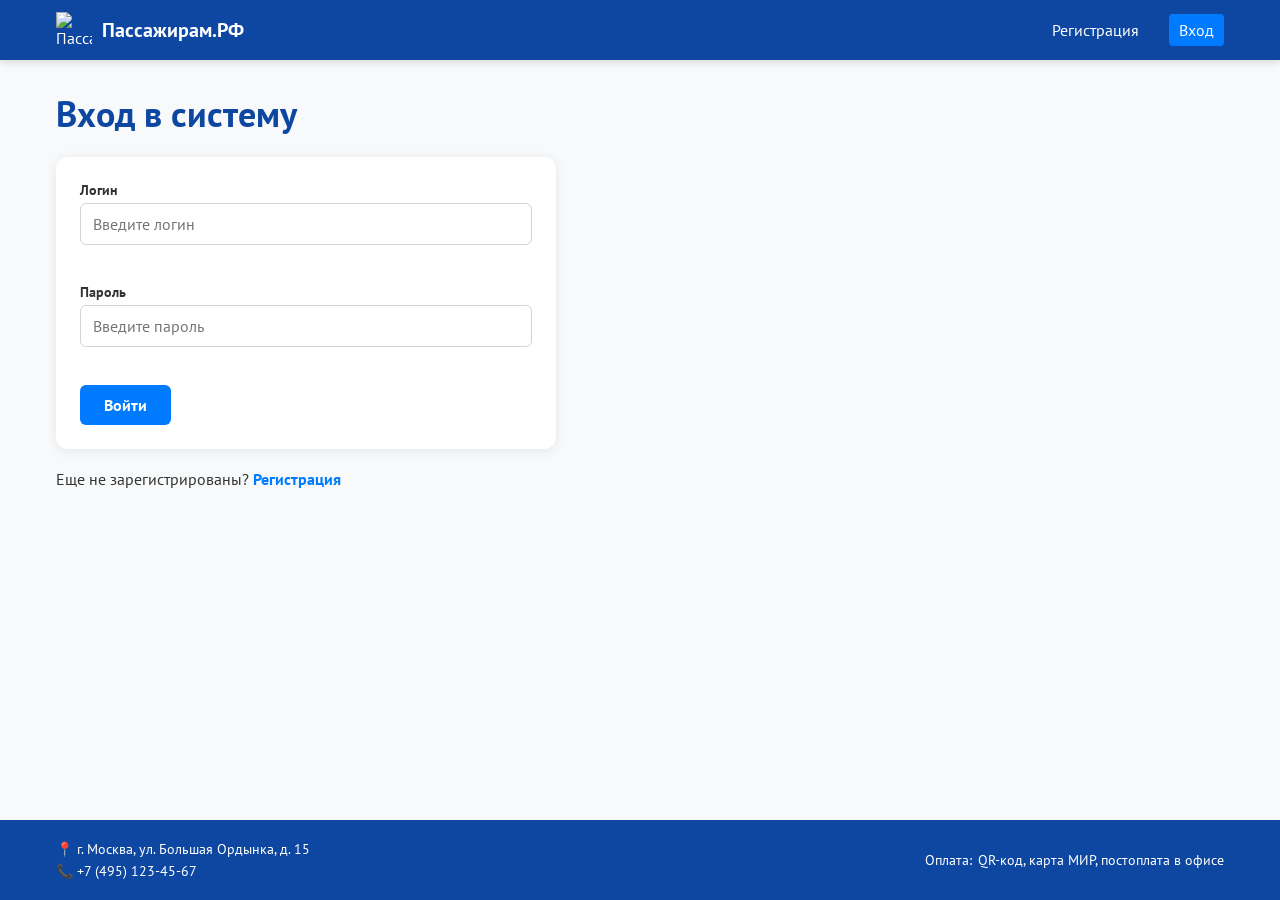
==== васикова ПМ08/assets/admin.html @ 8dede75a "Add files via upload" ====
<!DOCTYPE html>
<html lang="ru">
<head>
    <meta charset="UTF-8">
    <meta name="viewport" content="width=device-width, initial-scale=1.0, maximum-scale=1.0, user-scalable=yes">
    <title>Пассажирам.РФ — Админ-панель</title>
    <link rel="stylesheet" href="css/style.css">
    <link href="https://fonts.googleapis.com/css2?family=PT+Sans:ital,wght@0,400;0,700;1,400;1,700&display=swap" rel="stylesheet">
</head>
<body>
    <header class="header">
        <div class="container">
            <div class="logo">
                <img src="img/logo.svg" alt="Пассажирам.РФ" class="logo-img">
                <span class="logo-text">Пассажирам.РФ</span>
            </div>
            <nav class="nav">
                <a href="admin.html" class="nav-link active">Админ-панель</a>
                <a href="../index.html" class="nav-link" id="adminLogout">Выйти</a>
            </nav>
        </div>
    </header>

    <main class="main">
        <div class="container">
            <section class="admin-panel">
                <h1>Панель управления</h1>
                <div class="admin-controls">
                    <input type="text" id="filterStatus" placeholder="Фильтр по статусу (Новая, Идет обучение, Обучение завершено)">
                    <button class="btn btn-secondary" id="applyFilter">Применить</button>
                    <button class="btn btn-secondary" id="resetFilter">Сбросить</button>
                </div>
                <div id="adminTableContainer">
                    <table class="admin-table">
                        <thead>
                            <tr>
                                <th data-sort="id">ID</th>
                                <th data-sort="userLogin">Пользователь</th>
                                <th data-sort="transport">Транспорт</th>
                                <th data-sort="date">Дата</th>
                                <th data-sort="status">Статус</th>
                                <th>Действие</th>
                            </tr>
                        </thead>
                        <tbody id="adminTableBody">
                            <!-- динамически из JS -->
                        </tbody>
                    </table>
                </div>
                <div class="pagination" id="pagination">
                    <button class="page-btn" data-page="prev">◀</button>
                    <span id="pageInfo">1 / 1</span>
                    <button class="page-btn" data-page="next">▶</button>
                </div>
                <div id="adminNotification" class="admin-notification"></div>
            </section>
        </div>
    </main>

    <footer class="footer">
        <div class="container">
            <div class="footer-contacts">
                <p>📍 г. Москва, ул. Большая Ордынка, д. 15</p>
                <p>📞 +7 (495) 123-45-67</p>
            </div>
            <div class="footer-payment">
                <span>Оплата: </span>
                <span>QR-код, карта МИР, постоплата в офисе</span>
            </div>
        </div>
    </footer>

    <script src="js/main.js"></script>
</body>
</html>
---- васикова ПМ08/assets/css/style.css ----
/* ===== Общие ===== */
* {
    margin: 0;
    padding: 0;
    box-sizing: border-box;
}

body {
    font-family: 'PT Sans', sans-serif;
    background-color: #f8f9fa;
    color: #333;
    display: flex;
    flex-direction: column;
    min-height: 100vh;
}

.container {
    width: 100%;
    max-width: 1200px;
    margin: 0 auto;
    padding: 0 16px;
}

/* ===== Шапка ===== */
.header {
    background: #0d47a1;
    color: #fff;
    padding: 12px 0;
    box-shadow: 0 2px 8px rgba(0,0,0,0.15);
}

.header .container {
    display: flex;
    justify-content: space-between;
    align-items: center;
    flex-wrap: wrap;
}

.logo {
    display: flex;
    align-items: center;
    gap: 10px;
}

.logo-img {
    width: 36px;
    height: 36px;
}

.logo-text {
    font-size: 20px;
    font-weight: 700;
    color: #fff;
}

.nav {
    display: flex;
    gap: 20px;
}

.nav-link {
    color: #fff;
    text-decoration: none;
    font-size: 16px;
    padding: 6px 10px;
    border-radius: 4px;
    transition: background 0.2s;
}

.nav-link:hover,
.nav-link.active {
    background: #007bff;
}

/* ===== Основное ===== */
.main {
    flex: 1;
    padding: 30px 0;
}

h1 {
    font-size: 36px;
    font-weight: 700;
    margin-bottom: 20px;
    color: #0d47a1;
}

h2 {
    font-size: 24px;
    font-weight: 700;
    margin: 24px 0 12px;
    color: #0d47a1;
}

/* ===== Формы ===== */
.form {
    max-width: 500px;
    background: #ffffff;
    padding: 24px;
    border-radius: 12px;
    box-shadow: 0 2px 12px rgba(0,0,0,0.08);
}

.form-group {
    margin-bottom: 16px;
}

.form-group label {
    display: block;
    font-weight: 700;
    font-size: 14px;
    margin-bottom: 4px;
    color: #333;
}

.form-group input,
.form-group select,
.form-group textarea {
    width: 100%;
    padding: 10px 12px;
    border: 1px solid #ced4da;
    border-radius: 6px;
    font-size: 16px;
    font-family: 'PT Sans', sans-serif;
    transition: border 0.2s;
}

.form-group input:focus,
.form-group select:focus,
.form-group textarea:focus {
    border-color: #007bff;
    outline: none;
    box-shadow: 0 0 0 3px rgba(0,123,255,0.2);
}

.error-hint {
    color: #dc3545;
    font-size: 12px;
    font-style: italic;
    display: block;
    margin-top: 4px;
    min-height: 18px;
}

.btn {
    display: inline-block;
    padding: 10px 24px;
    border: none;
    border-radius: 6px;
    font-weight: 700;
    font-size: 16px;
    cursor: pointer;
    transition: background 0.2s, transform 0.1s;
    font-family: 'PT Sans', sans-serif;
}

.btn:active {
    transform: scale(0.97);
}

.btn-primary {
    background: #007bff;
    color: #fff;
}

.btn-primary:hover {
    background: #0056b3;
}

.btn-secondary {
    background: #6c757d;
    color: #fff;
}

.btn-secondary:hover {
    background: #5a6268;
}

.auth-switch {
    margin-top: 20px;
    font-size: 16px;
}

.switch-link {
    color: #007bff;
    text-decoration: none;
    font-weight: 700;
}

.switch-link:hover {
    text-decoration: underline;
}

/* ===== Слайдер ===== */
.slider-container {
    max-width: 100%;
    margin: 20px 0;
    position: relative;
    overflow: hidden;
    border-radius: 12px;
    box-shadow: 0 4px 16px rgba(0,0,0,0.1);
}

.slider {
    position: relative;
    width: 100%;
    aspect-ratio: 16/9;
}

.slides {
    display: flex;
    transition: transform 0.5s ease;
    height: 100%;
}

.slide {
    min-width: 100%;
    height: 100%;
}

.slide img {
    width: 100%;
    height: 100%;
    object-fit: cover;
}

.slider-btn {
    position: absolute;
    top: 50%;
    transform: translateY(-50%);
    background: rgba(0,0,0,0.5);
    color: #fff;
    border: none;
    padding: 8px 14px;
    font-size: 24px;
    cursor: pointer;
    border-radius: 50%;
    z-index: 2;
    transition: background 0.2s;
}

.slider-btn:hover {
    background: rgba(0,0,0,0.8);
}

.slider-btn.prev {
    left: 10px;
}

.slider-btn.next {
    right: 10px;
}

/* ===== Заявки ===== */
.applications-list {
    background: #fff;
    border-radius: 12px;
    padding: 16px;
    box-shadow: 0 2px 8px rgba(0,0,0,0.06);
}

.application-item {
    border-bottom: 1px solid #eee;
    padding: 12px 0;
}

.application-item:last-child {
    border-bottom: none;
}

.application-item .status {
    font-weight: 700;
    padding: 4px 10px;
    border-radius: 20px;
    background: #e9ecef;
    display: inline-block;
    font-size: 14px;
}

.status-new { background: #fff3cd; color: #856404; }
.status-learning { background: #cce5ff; color: #004085; }
.status-done { background: #d4edda; color: #155724; }

.review-status {
    margin-top: 12px;
    font-style: italic;
    color: #28a745;
}

/* ===== Админ-панель ===== */
.admin-controls {
    display: flex;
    flex-wrap: wrap;
    gap: 12px;
    margin-bottom: 20px;
    align-items: center;
}

.admin-controls input {
    flex: 1 1 250px;
    padding: 8px 12px;
    border: 1px solid #ced4da;
    border-radius: 6px;
    font-size: 16px;
}

.admin-table {
    width: 100%;
    border-collapse: collapse;
    background: #fff;
    border-radius: 12px;
    overflow: hidden;
    box-shadow: 0 2px 8px rgba(0,0,0,0.06);
}

.admin-table th {
    background: #0d47a1;
    color: #fff;
    padding: 12px 10px;
    text-align: left;
    cursor: pointer;
    font-weight: 700;
}

.admin-table th:hover {
    background: #007bff;
}

.admin-table td {
    padding: 10px;
    border-bottom: 1px solid #eee;
}

.admin-table tr:last-child td {
    border-bottom: none;
}

.admin-table select {
    padding: 4px 8px;
    border-radius: 4px;
    border: 1px solid #ced4da;
    font-family: 'PT Sans', sans-serif;
}

.pagination {
    display: flex;
    justify-content: center;
    gap: 16px;
    margin: 20px 0;
    align-items: center;
}

.page-btn {
    background: #007bff;
    color: #fff;
    border: none;
    padding: 6px 16px;
    border-radius: 6px;
    cursor: pointer;
    font-size: 16px;
}

.page-btn:hover {
    background: #0056b3;
}

.admin-notification {
    margin-top: 16px;
    padding: 12px;
    background: #d4edda;
    border-radius: 8px;
    color: #155724;
    display: none;
}

.admin-notification.show {
    display: block;
}

/* ===== Футер ===== */
.footer {
    background: #0d47a1;
    color: #fff;
    padding: 16px 0;
    margin-top: 30px;
    font-size: 14px;
}

.footer .container {
    display: flex;
    flex-wrap: wrap;
    justify-content: space-between;
    gap: 12px;
}

.footer-contacts p {
    margin: 4px 0;
}

.footer-payment {
    display: flex;
    gap: 6px;
    align-items: center;
    flex-wrap: wrap;
}

/* ===== Адаптив ===== */
@media (max-width: 600px) {
    .header .container {
        flex-direction: column;
        gap: 10px;
    }
    .nav {
        gap: 12px;
        flex-wrap: wrap;
        justify-content: center;
    }
    h1 {
        font-size: 28px;
    }
    .form {
        padding: 16px;
        max-width: 100%;
    }
    .admin-controls {
        flex-direction: column;
        align-items: stretch;
    }
    .admin-table {
        font-size: 14px;
    }
    .admin-table th, .admin-table td {
        padding: 8px 6px;
    }
    .slider-btn {
        padding: 4px 10px;
        font-size: 18px;
    }
}
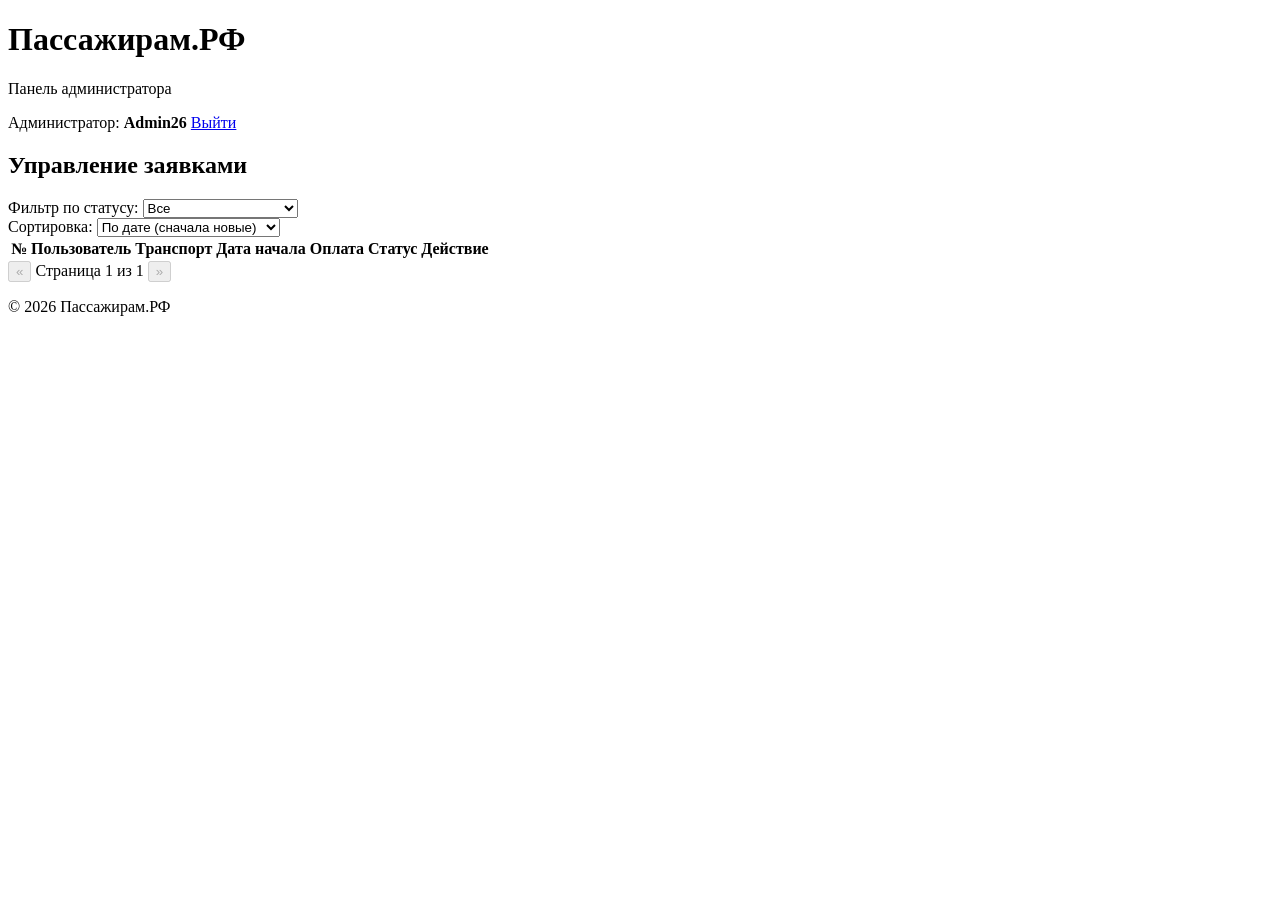
==== commit e2f099e6: "Add files via upload" ====
--- a/васикова ПМ08/assets/admin.html
+++ b/васикова ПМ08/assets/admin.html
@@ -2,74 +2,83 @@
 <html lang="ru">
 <head>
     <meta charset="UTF-8">
-    <meta name="viewport" content="width=device-width, initial-scale=1.0, maximum-scale=1.0, user-scalable=yes">
-    <title>Пассажирам.РФ — Админ-панель</title>
-    <link rel="stylesheet" href="css/style.css">
-    <link href="https://fonts.googleapis.com/css2?family=PT+Sans:ital,wght@0,400;0,700;1,400;1,700&display=swap" rel="stylesheet">
+    <meta name="viewport" content="width=device-width, initial-scale=1.0">
+    <title>Панель администратора — Пассажирам.РФ</title>
+    <link rel="stylesheet" href="../css/style.css">
 </head>
 <body>
-    <header class="header">
-        <div class="container">
-            <div class="logo">
-                <img src="img/logo.svg" alt="Пассажирам.РФ" class="logo-img">
-                <span class="logo-text">Пассажирам.РФ</span>
-            </div>
-            <nav class="nav">
-                <a href="admin.html" class="nav-link active">Админ-панель</a>
-                <a href="../index.html" class="nav-link" id="adminLogout">Выйти</a>
+    <div class="container">
+        <header>
+            <h1>Пассажирам.РФ</h1>
+            <p>Панель администратора</p>
+            <nav class="user-nav">
+                <span>Администратор: <strong>Admin26</strong></span>
+                <a href="../../index.html" class="btn btn-outline" id="adminLogout">Выйти</a>
             </nav>
-        </div>
-    </header>
+        </header>
 
-    <main class="main">
-        <div class="container">
+        <main>
             <section class="admin-panel">
-                <h1>Панель управления</h1>
+                <h2>Управление заявками</h2>
+
+                <!-- Фильтры и сортировка -->
                 <div class="admin-controls">
-                    <input type="text" id="filterStatus" placeholder="Фильтр по статусу (Новая, Идет обучение, Обучение завершено)">
-                    <button class="btn btn-secondary" id="applyFilter">Применить</button>
-                    <button class="btn btn-secondary" id="resetFilter">Сбросить</button>
+                    <div class="filter-group">
+                        <label for="filterStatus">Фильтр по статусу:</label>
+                        <select id="filterStatus">
+                            <option value="all">Все</option>
+                            <option value="Новая">Новая</option>
+                            <option value="Идет обучение">Идет обучение</option>
+                            <option value="Обучение завершено">Обучение завершено</option>
+                        </select>
+                    </div>
+                    <div class="filter-group">
+                        <label for="sortBy">Сортировка:</label>
+                        <select id="sortBy">
+                            <option value="date-asc">По дате (сначала новые)</option>
+                            <option value="date-desc">По дате (сначала старые)</option>
+                            <option value="status">По статусу</option>
+                        </select>
+                    </div>
                 </div>
-                <div id="adminTableContainer">
-                    <table class="admin-table">
+
+                <!-- Таблица заявок -->
+                <div class="table-wrapper">
+                    <table id="applicationsTable">
                         <thead>
                             <tr>
-                                <th data-sort="id">ID</th>
-                                <th data-sort="userLogin">Пользователь</th>
-                                <th data-sort="transport">Транспорт</th>
-                                <th data-sort="date">Дата</th>
-                                <th data-sort="status">Статус</th>
+                                <th>№</th>
+                                <th>Пользователь</th>
+                                <th>Транспорт</th>
+                                <th>Дата начала</th>
+                                <th>Оплата</th>
+                                <th>Статус</th>
                                 <th>Действие</th>
                             </tr>
                         </thead>
-                        <tbody id="adminTableBody">
-                            <!-- динамически из JS -->
+                        <tbody id="applicationsBody">
+                            <!-- Заполняется JS -->
                         </tbody>
                     </table>
                 </div>
+
+                <!-- Постраничная навигация -->
                 <div class="pagination" id="pagination">
-                    <button class="page-btn" data-page="prev">◀</button>
-                    <span id="pageInfo">1 / 1</span>
-                    <button class="page-btn" data-page="next">▶</button>
+                    <button id="prevPage" disabled>«</button>
+                    <span id="pageInfo">Страница 1 из 1</span>
+                    <button id="nextPage" disabled>»</button>
                 </div>
-                <div id="adminNotification" class="admin-notification"></div>
             </section>
-        </div>
-    </main>
+        </main>
 
-    <footer class="footer">
-        <div class="container">
-            <div class="footer-contacts">
-                <p>📍 г. Москва, ул. Большая Ордынка, д. 15</p>
-                <p>📞 +7 (495) 123-45-67</p>
-            </div>
-            <div class="footer-payment">
-                <span>Оплата: </span>
-                <span>QR-код, карта МИР, постоплата в офисе</span>
-            </div>
-        </div>
-    </footer>
+        <footer>
+            <p>© 2026 Пассажирам.РФ</p>
+        </footer>
+    </div>
 
-    <script src="js/main.js"></script>
+    <!-- Всплывающее уведомление -->
+    <div id="notification" class="notification" style="display: none;"></div>
+
+    <script src="../js/main.js"></script>
 </body>
 </html>
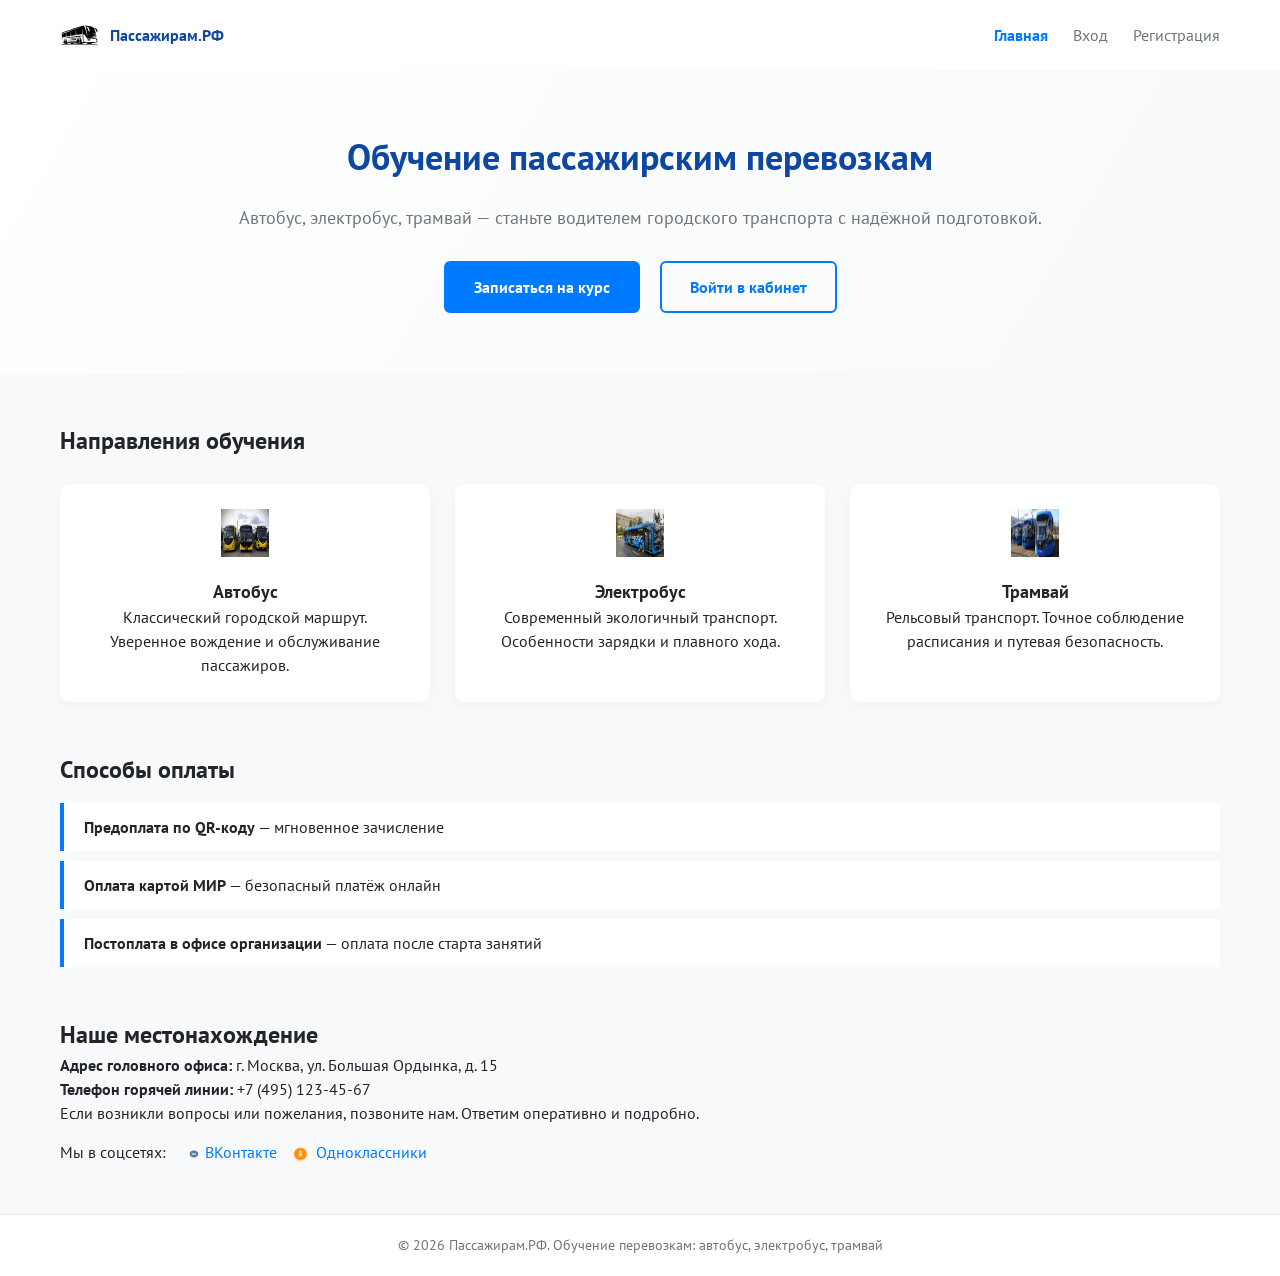
==== commit 94b2cb7a: "Add files via upload" ====
--- a/васикова ПМ08/assets/admin.html
+++ b/васикова ПМ08/assets/admin.html
@@ -1,84 +1,38 @@
 <!DOCTYPE html>
 <html lang="ru">
 <head>
-    <meta charset="UTF-8">
-    <meta name="viewport" content="width=device-width, initial-scale=1.0">
-    <title>Панель администратора — Пассажирам.РФ</title>
-    <link rel="stylesheet" href="../css/style.css">
+  <meta charset="UTF-8">
+  <meta name="viewport" content="width=device-width, initial-scale=1.0, maximum-scale=1.0, user-scalable=yes">
+  <title>Панель администратора • Пассажирам.РФ</title>
+  <link rel="stylesheet" href="css/style.css">
 </head>
-<body>
-    <div class="container">
-        <header>
-            <h1>Пассажирам.РФ</h1>
-            <p>Панель администратора</p>
-            <nav class="user-nav">
-                <span>Администратор: <strong>Admin26</strong></span>
-                <a href="../../index.html" class="btn btn-outline" id="adminLogout">Выйти</a>
-            </nav>
-        </header>
+<body class="page-admin">
+  <header class="header">
+    <div class="container header__inner">
+      <a class="logo" href="../index.html">
+        <img src="assets/img/logo2.svg" alt="Логотип" class="logo__img">
+        <span class="logo__text">Пассажирам.РФ</span>
+      </a>
+      <nav class="nav">
+        <ul class="nav__list">
+          <li class="nav__item"><a href="#" id="adminLogout" class="nav__link">Выйти из админки</a></li>
+        </ul>
+      </nav>
+    </div>
+  </header>
 
-        <main>
-            <section class="admin-panel">
-                <h2>Управление заявками</h2>
+  <main class="container admin-panel">
+    <h1>Управление заявками (Администратор)</h1>
+    <div id="adminRequestsContainer" class="requests-list">
+      <p>Загрузка заявок...</p>
+    </div>
+  </main>
 
-                <!-- Фильтры и сортировка -->
-                <div class="admin-controls">
-                    <div class="filter-group">
-                        <label for="filterStatus">Фильтр по статусу:</label>
-                        <select id="filterStatus">
-                            <option value="all">Все</option>
-                            <option value="Новая">Новая</option>
-                            <option value="Идет обучение">Идет обучение</option>
-                            <option value="Обучение завершено">Обучение завершено</option>
-                        </select>
-                    </div>
-                    <div class="filter-group">
-                        <label for="sortBy">Сортировка:</label>
-                        <select id="sortBy">
-                            <option value="date-asc">По дате (сначала новые)</option>
-                            <option value="date-desc">По дате (сначала старые)</option>
-                            <option value="status">По статусу</option>
-                        </select>
-                    </div>
-                </div>
-
-                <!-- Таблица заявок -->
-                <div class="table-wrapper">
-                    <table id="applicationsTable">
-                        <thead>
-                            <tr>
-                                <th>№</th>
-                                <th>Пользователь</th>
-                                <th>Транспорт</th>
-                                <th>Дата начала</th>
-                                <th>Оплата</th>
-                                <th>Статус</th>
-                                <th>Действие</th>
-                            </tr>
-                        </thead>
-                        <tbody id="applicationsBody">
-                            <!-- Заполняется JS -->
-                        </tbody>
-                    </table>
-                </div>
-
-                <!-- Постраничная навигация -->
-                <div class="pagination" id="pagination">
-                    <button id="prevPage" disabled>«</button>
-                    <span id="pageInfo">Страница 1 из 1</span>
-                    <button id="nextPage" disabled>»</button>
-                </div>
-            </section>
-        </main>
-
-        <footer>
-            <p>© 2026 Пассажирам.РФ</p>
-        </footer>
+  <footer class="footer">
+    <div class="container footer__inner">
+      <p>© 2026 Пассажирам.РФ</p>
     </div>
-
-    <!-- Всплывающее уведомление -->
-    <div id="notification" class="notification" style="display: none;"></div>
-
-    <script src="../js/main.js"></script>
+  </footer>
+  <script src="js/app.js"></script>
 </body>
 </html>
--- a/васикова ПМ08/assets/css/style.css
+++ b/васикова ПМ08/assets/css/style.css
@@ -0,0 +1,287 @@
+@import url('https://fonts.googleapis.com/css2?family=PT+Sans:ital,wght@0,400;0,700;1,400;1,700&display=swap');
+
+* {
+  margin: 0;
+  padding: 0;
+  box-sizing: border-box;
+}
+
+body {
+  font-family: 'PT Sans', sans-serif;
+  font-size: 16px;
+  background-color: #f8f9fa;
+  color: #212529;
+  line-height: 1.5;
+  display: flex;
+  flex-direction: column;
+  min-height: 100vh;
+}
+
+h1 {
+  font-family: 'PT Sans', sans-serif;
+  font-weight: 700;
+  font-size: 36px;
+  margin-bottom: 20px;
+  color: #0d47a1;
+}
+
+h2, h3 {
+  font-family: 'PT Sans', sans-serif;
+  font-weight: 700;
+}
+
+h2 { font-size: 24px; }
+h3 { font-size: 18px; }
+
+.container {
+  max-width: 1200px;
+  margin: 0 auto;
+  padding: 0 20px;
+}
+
+a {
+  color: #007bff;
+  text-decoration: none;
+}
+a:hover {
+  text-decoration: underline;
+}
+
+.header {
+  background-color: #ffffff;
+  box-shadow: 0 2px 8px rgba(0,0,0,0.05);
+  padding: 15px 0;
+}
+.header__inner {
+  display: flex;
+  justify-content: space-between;
+  align-items: center;
+  flex-wrap: wrap;
+}
+.logo {
+  display: flex;
+  align-items: center;
+  gap: 10px;
+  text-decoration: none;
+  color: #0d47a1;
+  font-weight: 700;
+}
+.logo__img {
+  width: 40px;
+  height: 40px;
+}
+.nav__list {
+  display: flex;
+  list-style: none;
+  gap: 25px;
+}
+.nav__link {
+  font-weight: 400;
+  color: #6c757d;
+  padding: 5px 0;
+}
+.nav__link--active, .nav__link:hover {
+  color: #007bff;
+  font-weight: 700;
+}
+
+.btn {
+  display: inline-block;
+  padding: 12px 28px;
+  border-radius: 6px;
+  font-weight: 700;
+  font-size: 16px;
+  border: 2px solid transparent;
+  cursor: pointer;
+  text-align: center;
+  transition: 0.2s;
+}
+.btn--primary {
+  background-color: #007bff;
+  color: #ffffff;
+  border-color: #007bff;
+}
+.btn--primary:hover {
+  background-color: #0d47a1;
+  border-color: #0d47a1;
+}
+.btn--outline {
+  background: transparent;
+  color: #007bff;
+  border-color: #007bff;
+}
+.btn--outline:hover {
+  background-color: #007bff;
+  color: #fff;
+}
+.btn--full {
+  width: 100%;
+}
+
+.hero {
+  background: linear-gradient(120deg, #ffffff 0%, #f8f9fa 100%);
+  padding: 60px 0;
+  text-align: center;
+}
+.hero__subtitle {
+  font-size: 18px;
+  color: #6c757d;
+  margin-bottom: 30px;
+}
+.hero__actions {
+  display: flex;
+  gap: 20px;
+  justify-content: center;
+  flex-wrap: wrap;
+}
+
+.directions, .payment-info, .contacts {
+  margin: 50px auto;
+}
+.cards {
+  display: grid;
+  grid-template-columns: repeat(auto-fit, minmax(220px, 1fr));
+  gap: 25px;
+  margin-top: 25px;
+}
+.card {
+  background: #ffffff;
+  padding: 25px;
+  border-radius: 10px;
+  text-align: center;
+  box-shadow: 0 4px 12px rgba(0,0,0,0.03);
+}
+.card__icon img {
+  width: 48px;
+  height: 48px;
+  margin-bottom: 15px;
+}
+.payment-list {
+  list-style: none;
+  margin-top: 15px;
+}
+.payment-list li {
+  background: #ffffff;
+  margin-bottom: 10px;
+  padding: 12px 20px;
+  border-left: 4px solid #007bff;
+}
+.social {
+  margin-top: 15px;
+  display: flex;
+  align-items: center;
+  gap: 15px;
+  flex-wrap: wrap;
+}
+.social__link img {
+  width: 20px;
+  height: 20px;
+  vertical-align: middle;
+}
+
+.auth-container {
+  flex: 1;
+  display: flex;
+  align-items: center;
+  justify-content: center;
+  padding: 40px 20px;
+}
+.form {
+  background: #ffffff;
+  padding: 35px;
+  border-radius: 12px;
+  box-shadow: 0 8px 24px rgba(0,0,0,0.06);
+  width: 100%;
+  max-width: 500px;
+}
+.form__group {
+  margin-bottom: 18px;
+}
+.form__group label {
+  display: block;
+  margin-bottom: 5px;
+  font-weight: 700;
+}
+.form__group input, .form__group select, .form__group textarea {
+  width: 100%;
+  padding: 12px 14px;
+  border: 1px solid #ced4da;
+  border-radius: 6px;
+  font-family: 'PT Sans', sans-serif;
+  font-size: 16px;
+}
+.form__group small {
+  font-size: 12px;
+  font-style: italic;
+  color: #6c757d;
+}
+.form__message {
+  margin: 10px 0;
+  font-weight: 700;
+}
+.form__switch {
+  margin-top: 20px;
+  text-align: center;
+  font-size: 14px;
+}
+
+.dashboard, .admin-panel {
+  padding: 40px 0;
+}
+.dashboard__greeting {
+  font-size: 20px;
+  margin-bottom: 30px;
+}
+.dashboard__section {
+  background: #ffffff;
+  padding: 25px;
+  border-radius: 10px;
+  margin-bottom: 30px;
+}
+.requests-list {
+  margin-top: 15px;
+}
+.request-item {
+  background: #f8f9fa;
+  padding: 15px;
+  border-radius: 8px;
+  margin-bottom: 12px;
+  display: flex;
+  justify-content: space-between;
+  align-items: center;
+  flex-wrap: wrap;
+}
+.status-badge {
+  padding: 4px 12px;
+  border-radius: 20px;
+  font-size: 14px;
+  font-weight: 700;
+}
+.status-Новая { background: #e9ecef; color: #0d47a1; }
+.status-Идет.обучение { background: #cce5ff; color: #004085; }
+.status-Обучение.завершено { background: #d4edda; color: #155724; }
+
+.admin-select {
+  padding: 8px 12px;
+  border-radius: 6px;
+  border: 1px solid #ced4da;
+  margin-left: 10px;
+}
+
+.footer {
+  margin-top: auto;
+  background: #ffffff;
+  padding: 20px 0;
+  color: #6c757d;
+  font-size: 14px;
+  border-top: 1px solid #e9ecef;
+}
+.footer__inner {
+  text-align: center;
+}
+
+@media (max-width: 600px) {
+  h1 { font-size: 28px; }
+  .header__inner { flex-direction: column; gap: 15px; }
+  .nav__list { gap: 15px; }
+}
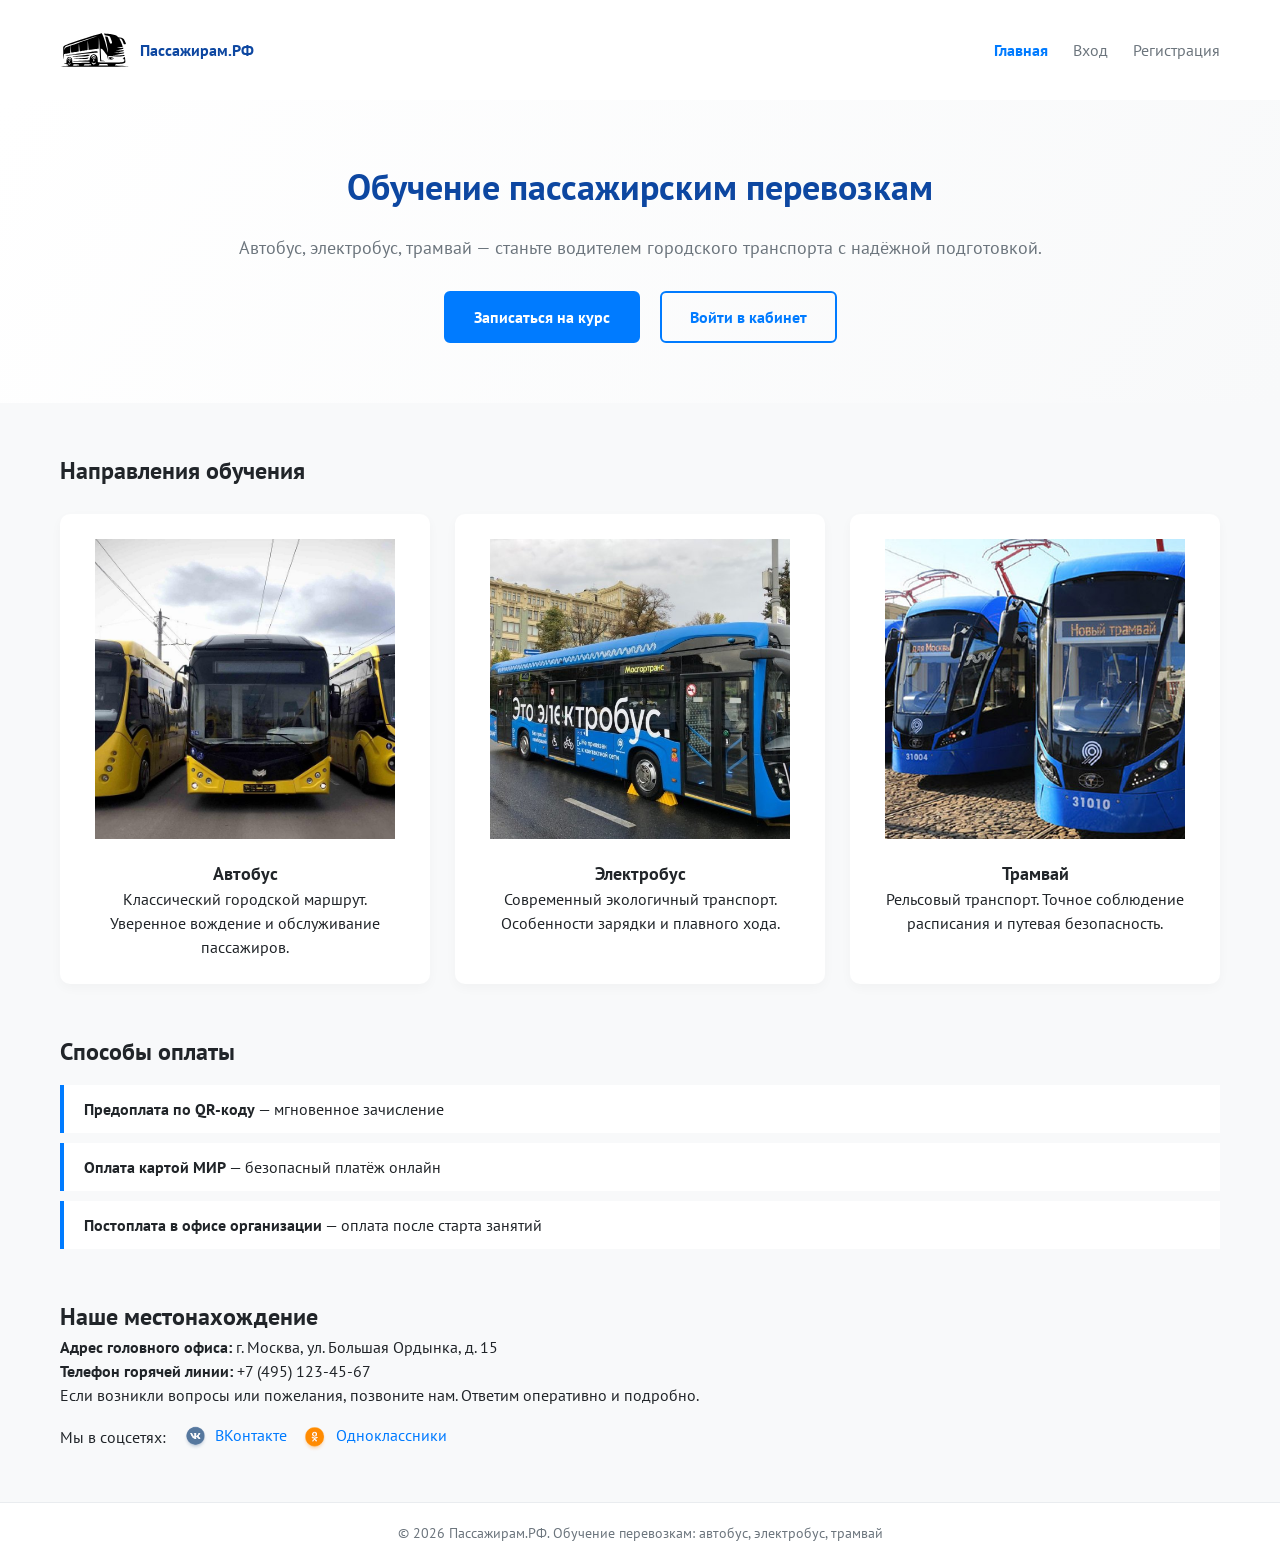
==== commit 0c40b258: "Add files via upload" ====
--- a/васикова ПМ08/assets/admin.html
+++ b/васикова ПМ08/assets/admin.html
@@ -10,7 +10,7 @@
   <header class="header">
     <div class="container header__inner">
       <a class="logo" href="../index.html">
-        <img src="assets/img/logo2.svg" alt="Логотип" class="logo__img">
+        <img src="./img/logo2.svg" alt="Логотип" class="logo__img">
         <span class="logo__text">Пассажирам.РФ</span>
       </a>
       <nav class="nav">
--- a/васикова ПМ08/assets/css/style.css
+++ b/васикова ПМ08/assets/css/style.css
@@ -67,8 +67,8 @@
   font-weight: 700;
 }
 .logo__img {
-  width: 40px;
-  height: 40px;
+  width: 70px;
+  height: 70px;
 }
 .nav__list {
   display: flex;
@@ -152,8 +152,9 @@
   box-shadow: 0 4px 12px rgba(0,0,0,0.03);
 }
 .card__icon img {
-  width: 48px;
-  height: 48px;
+  width: 300px;
+  height: 300px;
+object-fit: cover;
   margin-bottom: 15px;
 }
 .payment-list {
@@ -174,8 +175,9 @@
   flex-wrap: wrap;
 }
 .social__link img {
-  width: 20px;
-  height: 20px;
+  width: 30px;
+  height: 30px;
+  object-fit: cover;
   vertical-align: middle;
 }
 
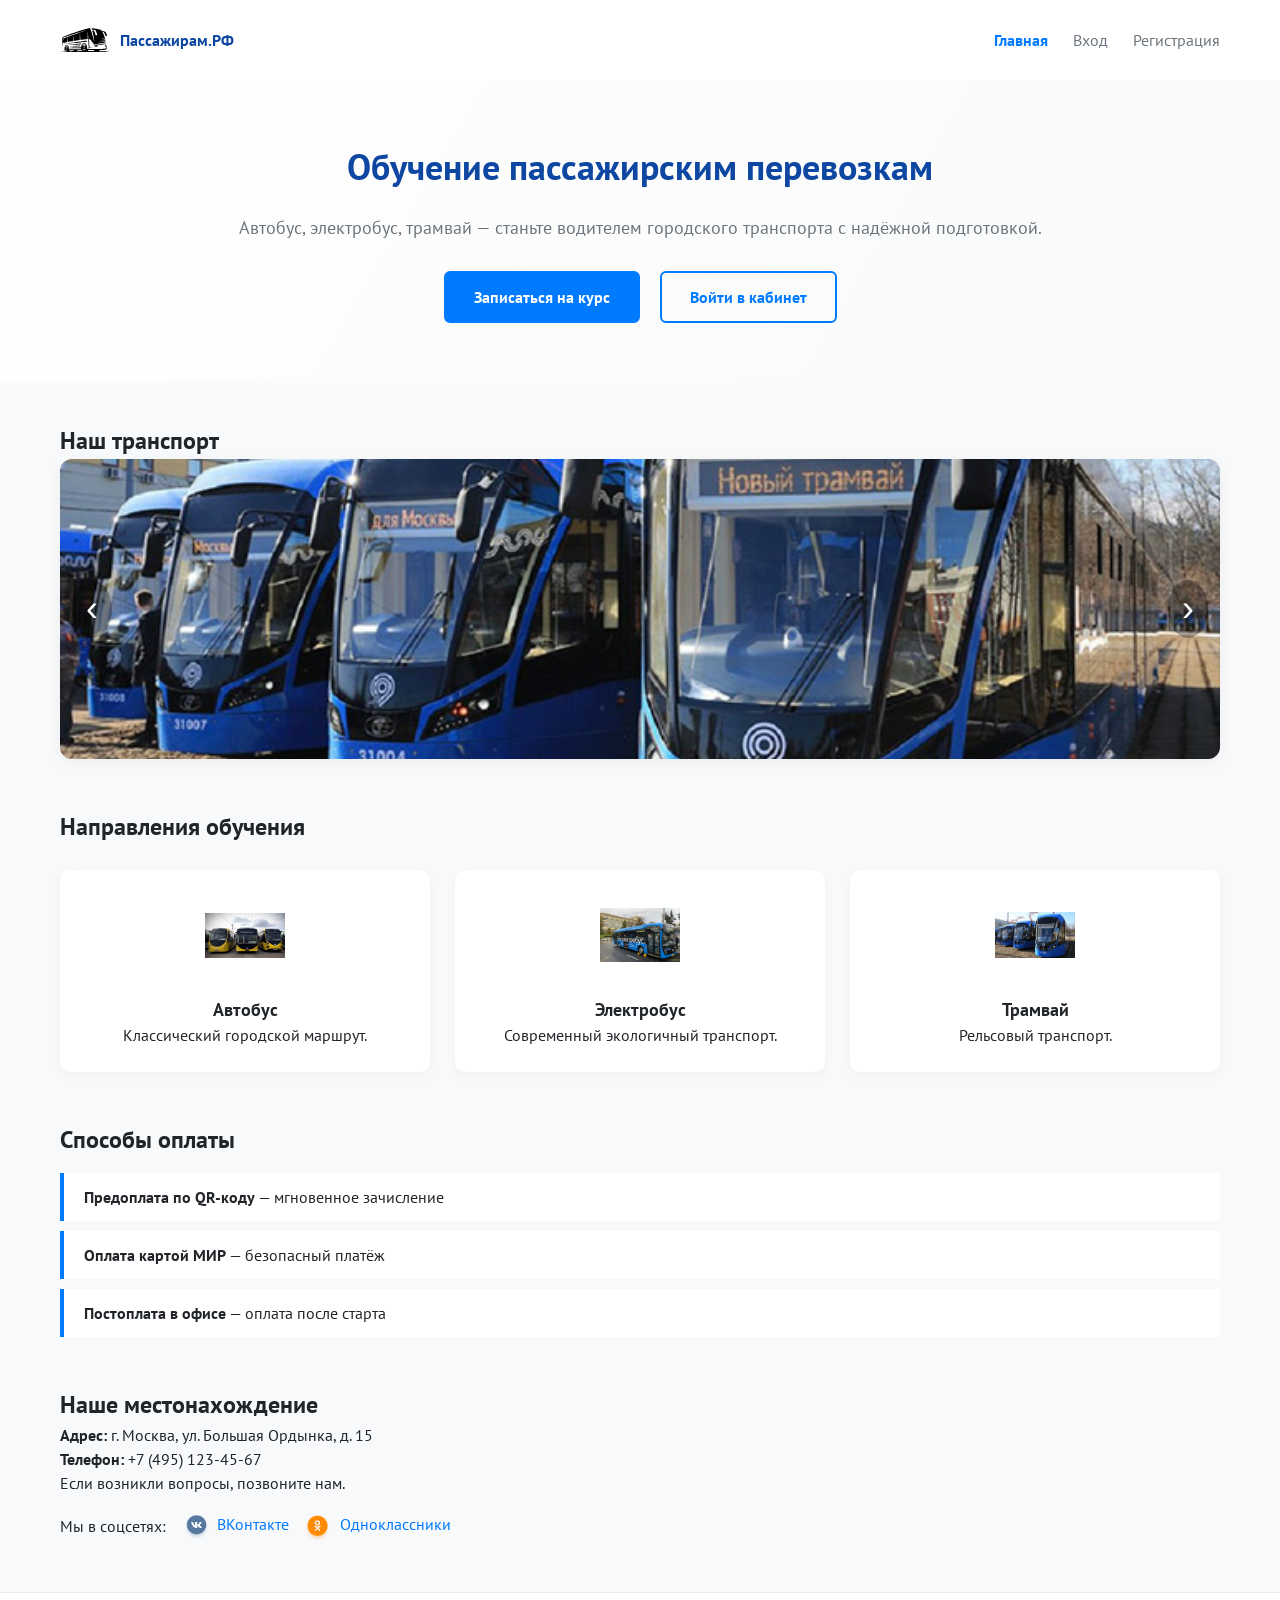
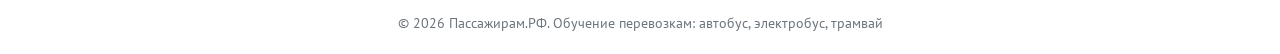
==== commit 7fd9c7c6: "Add files via upload" ====
--- a/васикова ПМ08/assets/admin.html
+++ b/васикова ПМ08/assets/admin.html
@@ -1,38 +1,53 @@
-<!DOCTYPE html>
+<!doctype html>
 <html lang="ru">
-<head>
-  <meta charset="UTF-8">
-  <meta name="viewport" content="width=device-width, initial-scale=1.0, maximum-scale=1.0, user-scalable=yes">
-  <title>Панель администратора • Пассажирам.РФ</title>
-  <link rel="stylesheet" href="css/style.css">
-</head>
-<body class="page-admin">
-  <header class="header">
-    <div class="container header__inner">
-      <a class="logo" href="../index.html">
-        <img src="./img/logo2.svg" alt="Логотип" class="logo__img">
-        <span class="logo__text">Пассажирам.РФ</span>
-      </a>
-      <nav class="nav">
-        <ul class="nav__list">
-          <li class="nav__item"><a href="#" id="adminLogout" class="nav__link">Выйти из админки</a></li>
-        </ul>
-      </nav>
-    </div>
-  </header>
-
-  <main class="container admin-panel">
-    <h1>Управление заявками (Администратор)</h1>
-    <div id="adminRequestsContainer" class="requests-list">
-      <p>Загрузка заявок...</p>
-    </div>
-  </main>
-
-  <footer class="footer">
-    <div class="container footer__inner">
-      <p>© 2026 Пассажирам.РФ</p>
-    </div>
-  </footer>
-  <script src="js/app.js"></script>
-</body>
-</html>+  <head>
+    <meta charset="UTF-8" />
+    <meta
+      name="viewport"
+      content="width=device-width, initial-scale=1.0, maximum-scale=1.0, user-scalable=yes"
+    />
+    <title>Админ-панель • Пассажирам.РФ</title>
+    <link rel="stylesheet" href="css/style.css" />
+  </head>
+  <body class="page-admin">
+    <header class="header">
+      <div class="container header__inner">
+        <a class="logo" href="../index.html"
+          ><img src="img/logo-placeholder.svg" alt="" class="logo__img" /><span
+            class="logo__text"
+            >Пассажирам.РФ</span
+          ></a
+        >
+        <nav class="nav">
+          <ul class="nav__list">
+            <li class="nav__item">
+              <a href="#" id="adminLogout" class="nav__link">Выйти</a>
+            </li>
+          </ul>
+        </nav>
+      </div>
+    </header>
+    <main class="container admin-panel">
+      <h1>Управление заявками</h1>
+      <div class="admin-controls">
+        <input
+          type="text"
+          id="adminSearch"
+          placeholder="Поиск по логину или транспорту"
+          class="admin-search"
+        />
+        <select id="adminSort" class="admin-select">
+          <option value="newest">Сначала новые</option>
+          <option value="oldest">Сначала старые</option>
+        </select>
+      </div>
+      <div id="adminRequestsContainer" class="requests-list"></div>
+      <div class="pagination" id="adminPagination"></div>
+    </main>
+    <div id="toast" class="toast"></div>
+    <footer class="footer">
+      <div class="container footer__inner"><p>© 2026 Пассажирам.РФ</p></div>
+    </footer>
+    <script src="js/app.js"></script>
+  </body>
+</html>
--- a/васикова ПМ08/assets/css/style.css
+++ b/васикова ПМ08/assets/css/style.css
@@ -1,44 +1,41 @@
-@import url('https://fonts.googleapis.com/css2?family=PT+Sans:ital,wght@0,400;0,700;1,400;1,700&display=swap');
+@import url("https://fonts.googleapis.com/css2?family=PT+Sans:ital,wght@0,400;0,700;1,400;1,700&display=swap");
 
 * {
   margin: 0;
   padding: 0;
   box-sizing: border-box;
 }
-
 body {
-  font-family: 'PT Sans', sans-serif;
+  font-family: "PT Sans", sans-serif;
   font-size: 16px;
-  background-color: #f8f9fa;
+  background: #f8f9fa;
   color: #212529;
   line-height: 1.5;
   display: flex;
   flex-direction: column;
   min-height: 100vh;
 }
-
 h1 {
-  font-family: 'PT Sans', sans-serif;
   font-weight: 700;
   font-size: 36px;
   margin-bottom: 20px;
   color: #0d47a1;
 }
-
-h2, h3 {
-  font-family: 'PT Sans', sans-serif;
-  font-weight: 700;
-}
-
-h2 { font-size: 24px; }
-h3 { font-size: 18px; }
-
+h2,
+h3 {
+  font-weight: 700;
+}
+h2 {
+  font-size: 24px;
+}
+h3 {
+  font-size: 18px;
+}
 .container {
   max-width: 1200px;
   margin: 0 auto;
   padding: 0 20px;
 }
-
 a {
   color: #007bff;
   text-decoration: none;
@@ -46,10 +43,9 @@
 a:hover {
   text-decoration: underline;
 }
-
 .header {
-  background-color: #ffffff;
-  box-shadow: 0 2px 8px rgba(0,0,0,0.05);
+  background: #ffffff;
+  box-shadow: 0 2px 8px rgba(0, 0, 0, 0.05);
   padding: 15px 0;
 }
 .header__inner {
@@ -62,13 +58,14 @@
   display: flex;
   align-items: center;
   gap: 10px;
-  text-decoration: none;
   color: #0d47a1;
   font-weight: 700;
 }
 .logo__img {
-  width: 70px;
-  height: 70px;
+  width: 50px;
+  height: 50px;
+
+
 }
 .nav__list {
   display: flex;
@@ -76,15 +73,15 @@
   gap: 25px;
 }
 .nav__link {
-  font-weight: 400;
   color: #6c757d;
   padding: 5px 0;
-}
-.nav__link--active, .nav__link:hover {
+  transition: color 0.2s;
+}
+.nav__link--active,
+.nav__link:hover {
   color: #007bff;
   font-weight: 700;
 }
-
 .btn {
   display: inline-block;
   padding: 12px 28px;
@@ -95,15 +92,16 @@
   cursor: pointer;
   text-align: center;
   transition: 0.2s;
+  position: relative;
+  overflow: hidden;
 }
 .btn--primary {
-  background-color: #007bff;
-  color: #ffffff;
+  background: #007bff;
+  color: #fff;
   border-color: #007bff;
 }
 .btn--primary:hover {
-  background-color: #0d47a1;
-  border-color: #0d47a1;
+  background: #0d47a1;
 }
 .btn--outline {
   background: transparent;
@@ -111,13 +109,30 @@
   border-color: #007bff;
 }
 .btn--outline:hover {
-  background-color: #007bff;
+  background: #007bff;
   color: #fff;
 }
 .btn--full {
   width: 100%;
 }
-
+.btn--ripple::after {
+  content: "";
+  position: absolute;
+  top: 50%;
+  left: 50%;
+  width: 0;
+  height: 0;
+  border-radius: 50%;
+  background: rgba(255, 255, 255, 0.4);
+  transform: translate(-50%, -50%);
+  transition:
+    width 0.6s,
+    height 0.6s;
+}
+.btn--ripple:active::after {
+  width: 300px;
+  height: 300px;
+}
 .hero {
   background: linear-gradient(120deg, #ffffff 0%, #f8f9fa 100%);
   padding: 60px 0;
@@ -134,8 +149,55 @@
   justify-content: center;
   flex-wrap: wrap;
 }
-
-.directions, .payment-info, .contacts {
+.slider-section {
+  margin: 40px auto;
+}
+.slider {
+  position: relative;
+  overflow: hidden;
+  border-radius: 12px;
+  background: #fff;
+  box-shadow: 0 4px 14px rgba(0, 0, 0, 0.05);
+}
+.slider__track {
+  display: flex;
+  transition: transform 0.4s ease;
+}
+.slider__slide {
+  min-width: 100%;
+}
+.slider__slide img {
+  width: 100%;
+  height: 300px;
+  object-fit: cover;
+  display: block;
+}
+.slider__btn {
+  position: absolute;
+  top: 50%;
+  transform: translateY(-50%);
+  background: rgba(0, 0, 0, 0.3);
+  color: #fff;
+  border: none;
+  font-size: 36px;
+  padding: 8px 14px;
+  cursor: pointer;
+  z-index: 2;
+  border-radius: 50%;
+  transition: background 0.2s;
+}
+.slider__btn:hover {
+  background: rgba(0, 0, 0, 0.6);
+}
+.slider__btn--prev {
+  left: 12px;
+}
+.slider__btn--next {
+  right: 12px;
+}
+.directions,
+.payment-info,
+.contacts {
   margin: 50px auto;
 }
 .cards {
@@ -149,23 +211,34 @@
   padding: 25px;
   border-radius: 10px;
   text-align: center;
-  box-shadow: 0 4px 12px rgba(0,0,0,0.03);
+  box-shadow: 0 4px 12px rgba(0, 0, 0, 0.03);
+  transition:
+    transform 0.2s,
+    box-shadow 0.2s;
+}
+.card--hover:hover {
+  transform: translateY(-4px);
+  box-shadow: 0 8px 20px rgba(0, 0, 0, 0.08);
 }
 .card__icon img {
-  width: 300px;
-  height: 300px;
-object-fit: cover;
+  width: 80px;
+  height: 80px;
+  object-fit: contain;
   margin-bottom: 15px;
 }
 .payment-list {
   list-style: none;
   margin-top: 15px;
 }
-.payment-list li {
+.payment-item {
   background: #ffffff;
   margin-bottom: 10px;
   padding: 12px 20px;
   border-left: 4px solid #007bff;
+  transition: background 0.2s;
+}
+.payment-item:hover {
+  background: #eef5ff;
 }
 .social {
   margin-top: 15px;
@@ -175,12 +248,11 @@
   flex-wrap: wrap;
 }
 .social__link img {
-  width: 30px;
-  height: 30px;
+  width: 32px;
+  height: 32px;
+  vertical-align: middle;
   object-fit: cover;
-  vertical-align: middle;
-}
-
+}
 .auth-container {
   flex: 1;
   display: flex;
@@ -192,9 +264,22 @@
   background: #ffffff;
   padding: 35px;
   border-radius: 12px;
-  box-shadow: 0 8px 24px rgba(0,0,0,0.06);
+  box-shadow: 0 8px 24px rgba(0, 0, 0, 0.06);
   width: 100%;
   max-width: 500px;
+}
+.form--animated {
+  animation: fadeUp 0.4s ease;
+}
+@keyframes fadeUp {
+  from {
+    opacity: 0;
+    transform: translateY(20px);
+  }
+  to {
+    opacity: 1;
+    transform: translateY(0);
+  }
 }
 .form__group {
   margin-bottom: 18px;
@@ -204,18 +289,28 @@
   margin-bottom: 5px;
   font-weight: 700;
 }
-.form__group input, .form__group select, .form__group textarea {
+.form__group input,
+.form__group select,
+.form__group textarea {
   width: 100%;
   padding: 12px 14px;
   border: 1px solid #ced4da;
   border-radius: 6px;
-  font-family: 'PT Sans', sans-serif;
+  font-family: "PT Sans", sans-serif;
   font-size: 16px;
-}
-.form__group small {
+  transition: border 0.2s;
+}
+.form__group input:focus,
+.form__group select:focus {
+  border-color: #007bff;
+  outline: none;
+}
+.form__hint {
   font-size: 12px;
   font-style: italic;
-  color: #6c757d;
+  color: #dc3545;
+  display: none;
+  margin-top: 4px;
 }
 .form__message {
   margin: 10px 0;
@@ -226,8 +321,8 @@
   text-align: center;
   font-size: 14px;
 }
-
-.dashboard, .admin-panel {
+.dashboard,
+.admin-panel {
   padding: 40px 0;
 }
 .dashboard__greeting {
@@ -252,6 +347,10 @@
   justify-content: space-between;
   align-items: center;
   flex-wrap: wrap;
+  transition: background 0.2s;
+}
+.request-item:hover {
+  background: #eef5ff;
 }
 .status-badge {
   padding: 4px 12px;
@@ -259,17 +358,71 @@
   font-size: 14px;
   font-weight: 700;
 }
-.status-Новая { background: #e9ecef; color: #0d47a1; }
-.status-Идет.обучение { background: #cce5ff; color: #004085; }
-.status-Обучение.завершено { background: #d4edda; color: #155724; }
-
+.status-Новая {
+  background: #e9ecef;
+  color: #0d47a1;
+}
+.status-Идет.обучение {
+  background: #cce5ff;
+  color: #004085;
+}
+.status-Обучение.завершено {
+  background: #d4edda;
+  color: #155724;
+}
+.admin-controls {
+  display: flex;
+  gap: 15px;
+  margin-bottom: 20px;
+  flex-wrap: wrap;
+}
+.admin-search {
+  flex: 1;
+  padding: 10px;
+  border: 1px solid #ced4da;
+  border-radius: 6px;
+}
 .admin-select {
   padding: 8px 12px;
   border-radius: 6px;
   border: 1px solid #ced4da;
-  margin-left: 10px;
-}
-
+}
+.pagination {
+  display: flex;
+  gap: 8px;
+  margin-top: 20px;
+  justify-content: center;
+}
+.pagination button {
+  padding: 8px 14px;
+  border: 1px solid #007bff;
+  background: #fff;
+  color: #007bff;
+  border-radius: 6px;
+  cursor: pointer;
+}
+.pagination button.active {
+  background: #007bff;
+  color: #fff;
+}
+.toast {
+  position: fixed;
+  bottom: 30px;
+  right: 30px;
+  background: #0d47a1;
+  color: #fff;
+  padding: 14px 24px;
+  border-radius: 8px;
+  opacity: 0;
+  transform: translateY(20px);
+  transition: 0.3s;
+  z-index: 999;
+  pointer-events: none;
+}
+.toast--show {
+  opacity: 1;
+  transform: translateY(0);
+}
 .footer {
   margin-top: auto;
   background: #ffffff;
@@ -281,9 +434,18 @@
 .footer__inner {
   text-align: center;
 }
-
 @media (max-width: 600px) {
-  h1 { font-size: 28px; }
-  .header__inner { flex-direction: column; gap: 15px; }
-  .nav__list { gap: 15px; }
-}+  h1 {
+    font-size: 28px;
+  }
+  .header__inner {
+    flex-direction: column;
+    gap: 15px;
+  }
+  .nav__list {
+    gap: 15px;
+  }
+  .slider__slide img {
+    height: 200px;
+  }
+}
